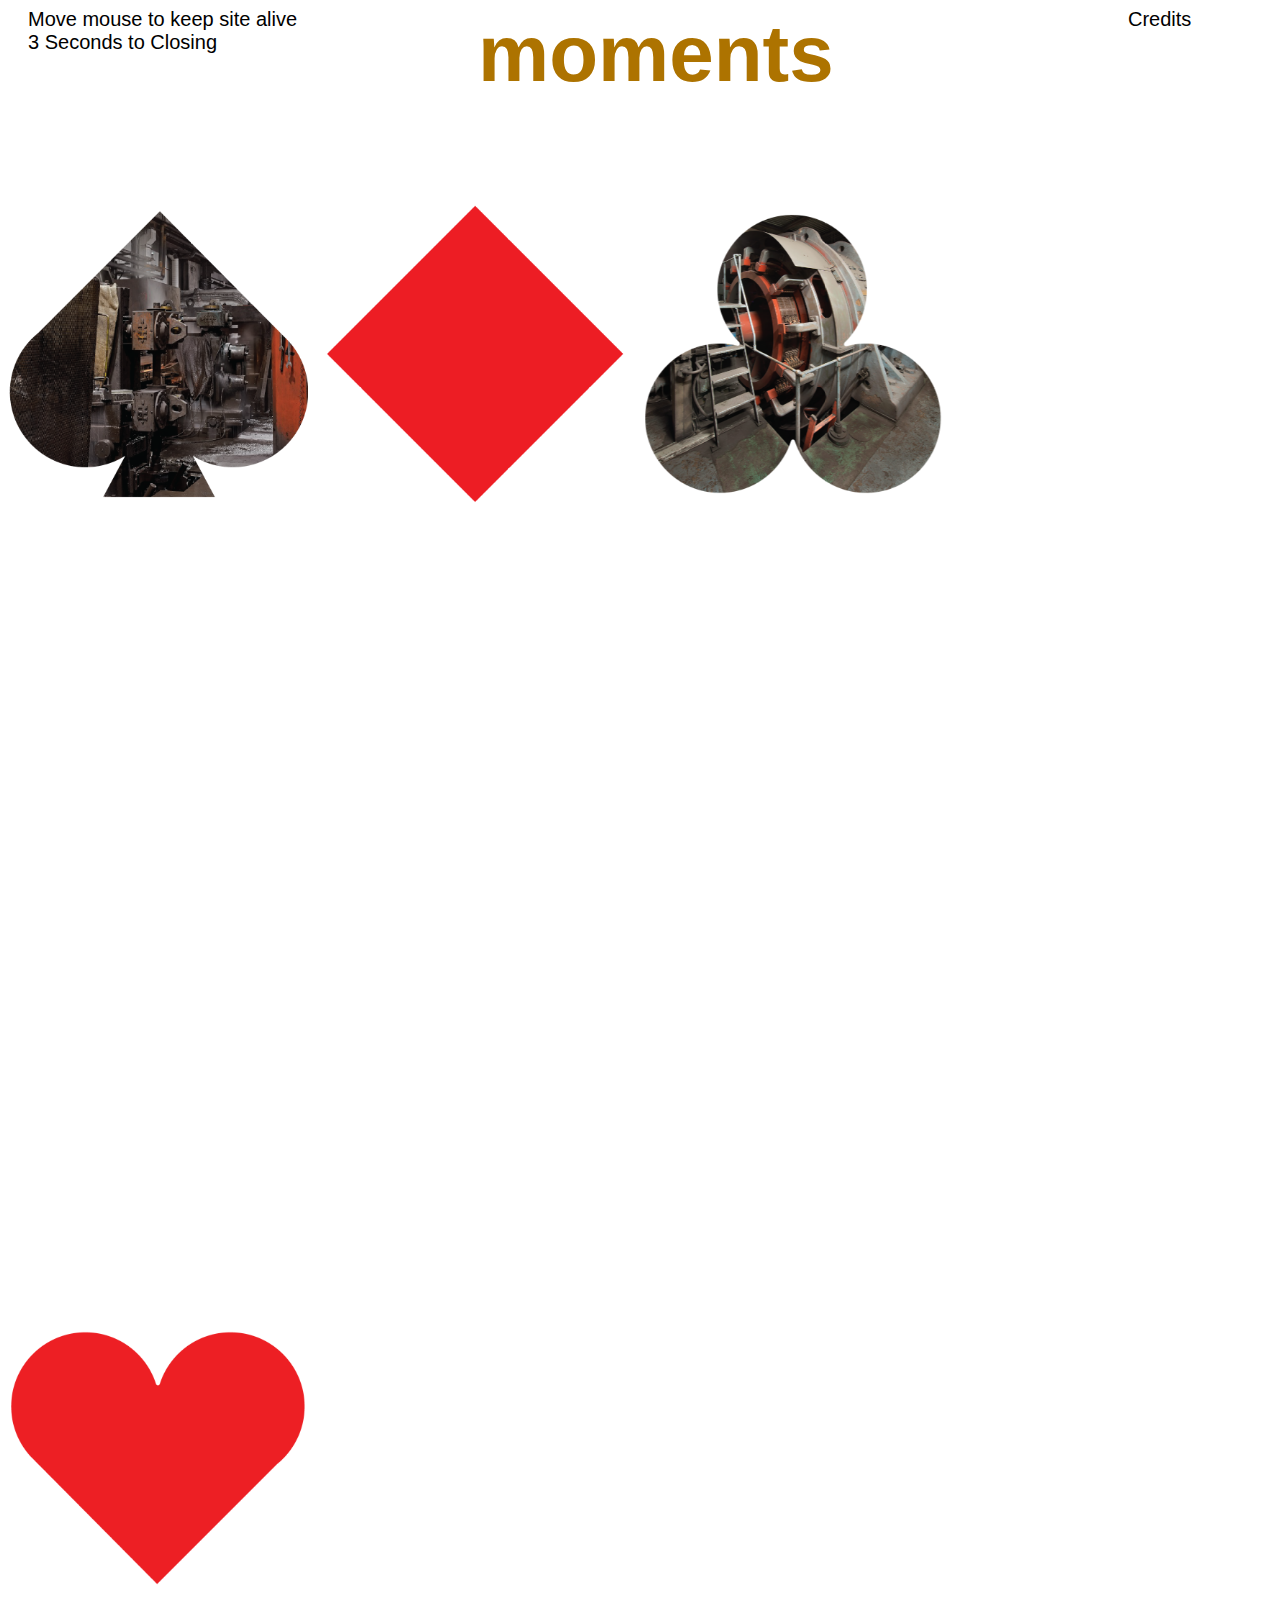
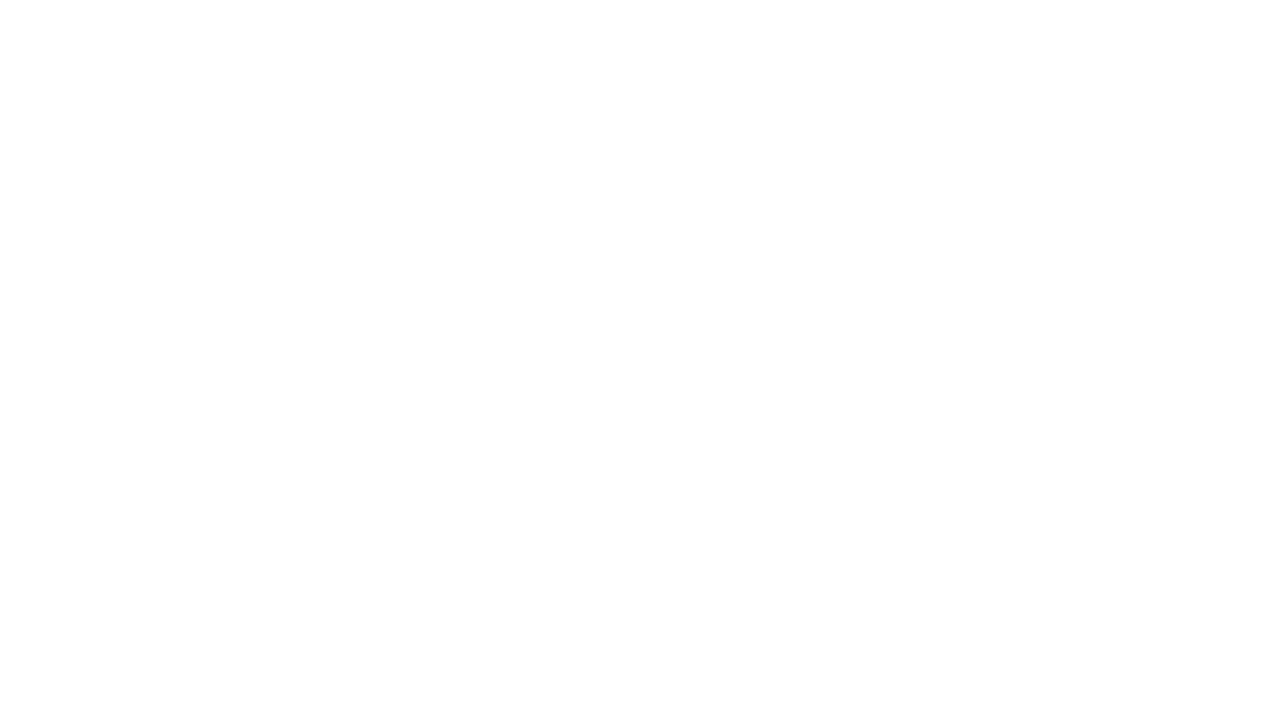
==== index.html @ 0748bffe "Add files via upload" ====
<!DOCTYPE html>
<html lang="en">
    <head>
        <meta http-equiv="Content-Type" content="text/html; charset=utf-8" />
        <meta name="viewport" content="width=device-width, initial-scale=1.0, maximum-scale=1.0, user-scalable=0" />
        <meta name="HandheldFriendly" content="true" />
        <link rel="stylesheet" href="style.css" />
        <title>PACED</title>
        <script src="ifvisible.js"></script>
        <script type="text/javascript">

            function d(el){
                return document.getElementById(el);
            }
            ifvisible.setIdleDuration(4);

            ifvisible.idle(function(){
                d("result2").innerHTML = "WAKE UP";
                document.body.style.opacity = 0.5;
                document.getElementById("player").playbackRate = 0.5;
                clearInterval(interval);
                
                


            });

            ifvisible.wakeup(function(){
                d("result2").innerHTML = "Move Mouse to Keep Site Alive";
                document.body.style.opacity = 1;
                document.getElementById("player").playbackRate = 1.5;
                animate();
                clearInterval(interval);   
                interval = setInterval(animate,500); 
                var random = Math.floor(Math.random() * $('.flip-card').length);
                $('.flip-card').hide().eq(random).show();

            


            });

            setInterval(function(){
                var info = ifvisible.getIdleInfo();
                // Give 3% margin to stabilaze user output
                if(info.timeLeftPer < 3){
                info.timeLeftPer = 0;
                    info.timeLeft = ifvisible.getIdleDuration();
                }
                d("seconds").innerHTML = parseInt(info.timeLeft / 1000), 10;
            }, 100);



        </script>
        <script type="text/javascript" src="https://code.jquery.com/jquery-2.1.1.js"></script>
        <script>

            // IFTTT Slottt Machine by Jen Hamon
            // jen@ifttt.com
            // github.com/jhamon

            var wordlist = [
              'moments',
              'are',
              'the',
              'elements',
              'of',
              'profit',
              'moments',
              'are',
              'the',
              'elements',
              'of',
              'profit',
              'moments',
              'are',
              'the',
              'elements',
              'of',
              'profit',
              'moments',
              'are',
              'the',
              'elements',
              'of',
              'profit',


            ]

            function buildSlotItem (text) {
                return $('<div>').addClass('slottt-machine-recipe__item')
                                 .text(text)
            }

            function buildSlotContents ($container, wordlist) {
              $items = wordlist.map(buildSlotItem);
              $container.append($items);
            }

              // hook start button
              $('.go').on('click',function(){
                var timer = 2;
                spin(timer);
              })

            function popPushNItems ($container, n) {
                $children = $container.find('.slottt-machine-recipe__item');
                $children.slice(0, n).insertAfter($children.last());

                if (n === $children.length) {
                  popPushNItems($container, 1);
                }
            }

            // After the slide animation is complete, we want to pop some items off
            // the front of the container and push them onto the end. This is
            // so the animation can slide upward infinitely without adding
            // inifinte div elements inside the container.
            function rotateContents ($container, n) {
                setTimeout(function () {
                  popPushNItems($container, n);
                  $container.css({top: 0});
                }, 300);    
            }

            function randomSlotttIndex(max) {
              var randIndex = (Math.random() * max | 0);
              return (randIndex > 10) ? randIndex : randomSlotttIndex(max);
            }

              
              
            function animate() {
              var wordIndex = randomSlotttIndex(wordlist.length);
              $wordbox.animate({top: -wordIndex*150}, 500, 'swing', function () {
                rotateContents($wordbox, wordIndex);
              });
            }

            $(function () {
              $wordbox = $('#wordbox .slottt-machine-recipe__items_container');
              buildSlotContents($wordbox, wordlist);  
              buildSlotContents($wordbox, wordlist);  
              buildSlotContents($wordbox, wordlist);  
              buildSlotContents($wordbox, wordlist);
              animate(); 
              interval = setInterval(animate,2000);
            }); 

            var interval; 

          var random = Math.floor(Math.random() * $('.flip-card').length);
          $('.flip').hide().eq(random).show();

          </script>

    </head>
    <body>
          <div class="clear"><div class="box2"><div class="box">
          <div id="result2">Move mouse to keep site alive</div>
          <span class="label label-warning" id="seconds">00</span> Seconds to Closing</div>
          <div class="slottt-machine-recipe">
          <div class="slottt-machine-recipe__mask" id="wordbox">
          <div class="slottt-machine-recipe__items_container recipe_if">
          </div>
          </div>
          </div>
          <div class="box3"> Credits</div>
          </div>
          </div>
          </div>

  <div class="flip-card">
  <div class="flip-card-inner">
    <div class="flip-card-front">
      <img src="spade3.png" style="width:300px;height:300px;">
    </div>
    <div class="flip-card-back">
      <p>Gambling appears to invert the nineteenth-century worker’s relationship to time, particularly its slow, monotonous passage, which was once principal to the worker’s estrangement from industrial production. In contrast to that outmoded principle, the gambler does not need to be managed or compelled to work more efficiently. She is at once an entrepreneur, a contractor, and a free agent. No need to punch in, the gambler is identified by facial recognition software embedded in state-of-the-art surveillance software, the sensors that read her MasterCard chip, or both. Her labor is not burdened by salary requirements, benefits, or any other contractual obligations. A ceaseless servant, she will never demand more than she is given. She will not organize, picket, or strike. The narratives that play through the gambler’s head as she is engaged in endless rounds of blackjack, poker, and baccarat are wholly incompatible with the tenets of dialectical materialism, even as, like the nineteenth-century worker, she is scarcely a beneficiary of her own labor. In truth, for this arrangement to endure, the gambler must convince herself that she has a standing chance (at last!) to partake in the surplus that she herself produces. There is nothing cruel or misguided about this arrangement because, after all, what other activities under the new system of labor and capital present an opportunity, albeit quantifiably narrow, to transcend one’s socioeconomic class?
</p>
    </div>
  </div>
</div>

<div class="flip-card">
  <div class="flip-card-inner">
    <div class="flip-card-front">
      <img src="diamond4.png" style="width:300px;height:300px;">
    </div>
    <div class="flip-card-back">
     <p>Marx wrote that a capitalist mode of production turns the "laborer into a fragment of a man, degrades him to the level of a machine." Digital capabilities take these fragmenting tendencies a step further: the machine player (who is, arguably, a contemporary proxy for the factory laborer) is not merely socially isolated and made into a fragment of a man but is removed from the palpable dimensions of his own body. </p>
    </div>
  </div>
</div>


<div class="flip-card">
  <div class="flip-card-inner">
    <div class="flip-card-front">
      <img src="club.png" style="width:300px;height:300px;">
    </div>
    <div class="flip-card-back">
      <p>Walter Benjamin has argued that "the countless movements of switching, inserting, pressing" that punctuate modern life and its technologies (intimately connected as they are with the autonomization and standard timing of industrial labor) alter the structure of human experience. "Thus technology has subjected the human sensorium to a complex kind of training," he wrote of traffic signals. In modernity, "the shock experience has become the norm" (p. 162). Perhaps today we have moved from shock to the zone, a state of absorption characterized by flow and continuity. The zone exemplifies traits of "postmodernity" as a number of cultural critics have outlined them: The zone is characterized by play rather than purpose, chance rather than design, absence and immersion rather than presence and perspective, the collapse of time and space (or "time-space compression"), the "waning of affect," the free-floating circulation of credit in market exchange.</p>
    </div>
  </div>
</div>

<div class="flip-card">
  <div class="flip-card-inner">
    <div class="flip-card-front">
      <img src="heart2.png" style="width:300px;height:300px;">
    </div>
    <div class="flip-card-back">
      <p>Yet the design tactics of game developers suggest that digital gambling technologies continue to exemplify the aims of modern discipline; the zone, no matter how "free-floating," remains in continuous relation with the material artifact of the gambling machine and its instrumental program of value extraction. Digital gambling machines, like their predecessors (and, indeed, like much of the technology at work in capitalist economies), aim to harness space and time to financially generative ends. In this sense, they are contemporary vehicles for the principle of general equivalence–the exchange ability or convertibility across time, body, labor, money, and commodities. The material I have presented suggests that technologies of the "digital age" are distinct not because they depart from this principle but because they radicalize it, accelerating the convertibility of time, body, labor, and money in the interest of profit, until all those categories vanish, as in AutoPlay. 
      </p>
    </div>
  </div>
</div>
</div>
</body>

    

    <iframe src="silence.mp3" allow="autoplay" id="audio" style="display:none"></iframe>
    <audio id="player" autoplay controls><source src="caesar.mp3" type="audio/mp3"></audio></div>
</body>
</html>
---- style.css ----
audio   {
    display: none;
}

img {
    height: 200px;
}


.flip-card {
  width: 24.8%;
  height: 1000px;
  perspective: 1000px;
  display: inline-flex;
  padding-top: 100px;
}

.flip-card-inner {
  position: relative;
  width: 100%;
  height: 100%;
  transition: transform 0.8s;
  transform-style: preserve-3d;
}

.flip-card:hover .flip-card-inner {
  transform: rotateY(180deg);
}

.flip-card-front, .flip-card-back {
  position: absolute;
  width: 100%;
  height: 100%;
  backface-visibility: hidden;
}

.flip-card-front {
  color: black;
font-family: 'Helvetica', sans-serif;}

.flip-card-back {
  transform: rotateY(180deg);
  font-family: 'Helvetica', sans-serif;
  padding-left: 20px;
}

.flip-card-front p {
  color: black;
  font-family: 'Cinzel', serif;
  padding: 10px;
  font-size: 12px;
}

.flip-card-back p {
  padding: 20px;
  font-size: 16px;
}

.box {
    width: 350px;
    font-family: 'Helvetica', sans-serif;
    font-size: 20px;
    padding-left: 20px;
    margin-bottom: 50px;
    margin-right: 100px;
}


.box2 {
    display: inline-flex;
}

.box3 {
    display: inline-flex;
    font-family: 'Helvetica', sans-serif;
    font-size: 20px;
    margin-bottom: 50px;
    margin-left: 150px;
}



.slottt-machine-recipe {
    width: 500px;
    padding-left: 0%;
}


.slottt-machine-recipe__mask {
    width: 600px;
    height: 100px;
    overflow: hidden; 
    position: absolute;
    display: inline-flex;
    margin: auto;
}

.slottt-machine-recipe__items_container {
    position: absolute;
 
}

.slottt-machine-recipe__item {
    min-height: 150px;
    max-height: 150px;
    margin: 0px;
    padding: 0px;
    background-size: contain;

}

.recipe_if, .recipe_then {
    font-weight: bold;
    font-size: 80px;
    font-family: 'Helvetica'; sans-serif;
    color: #ad7300; 
}
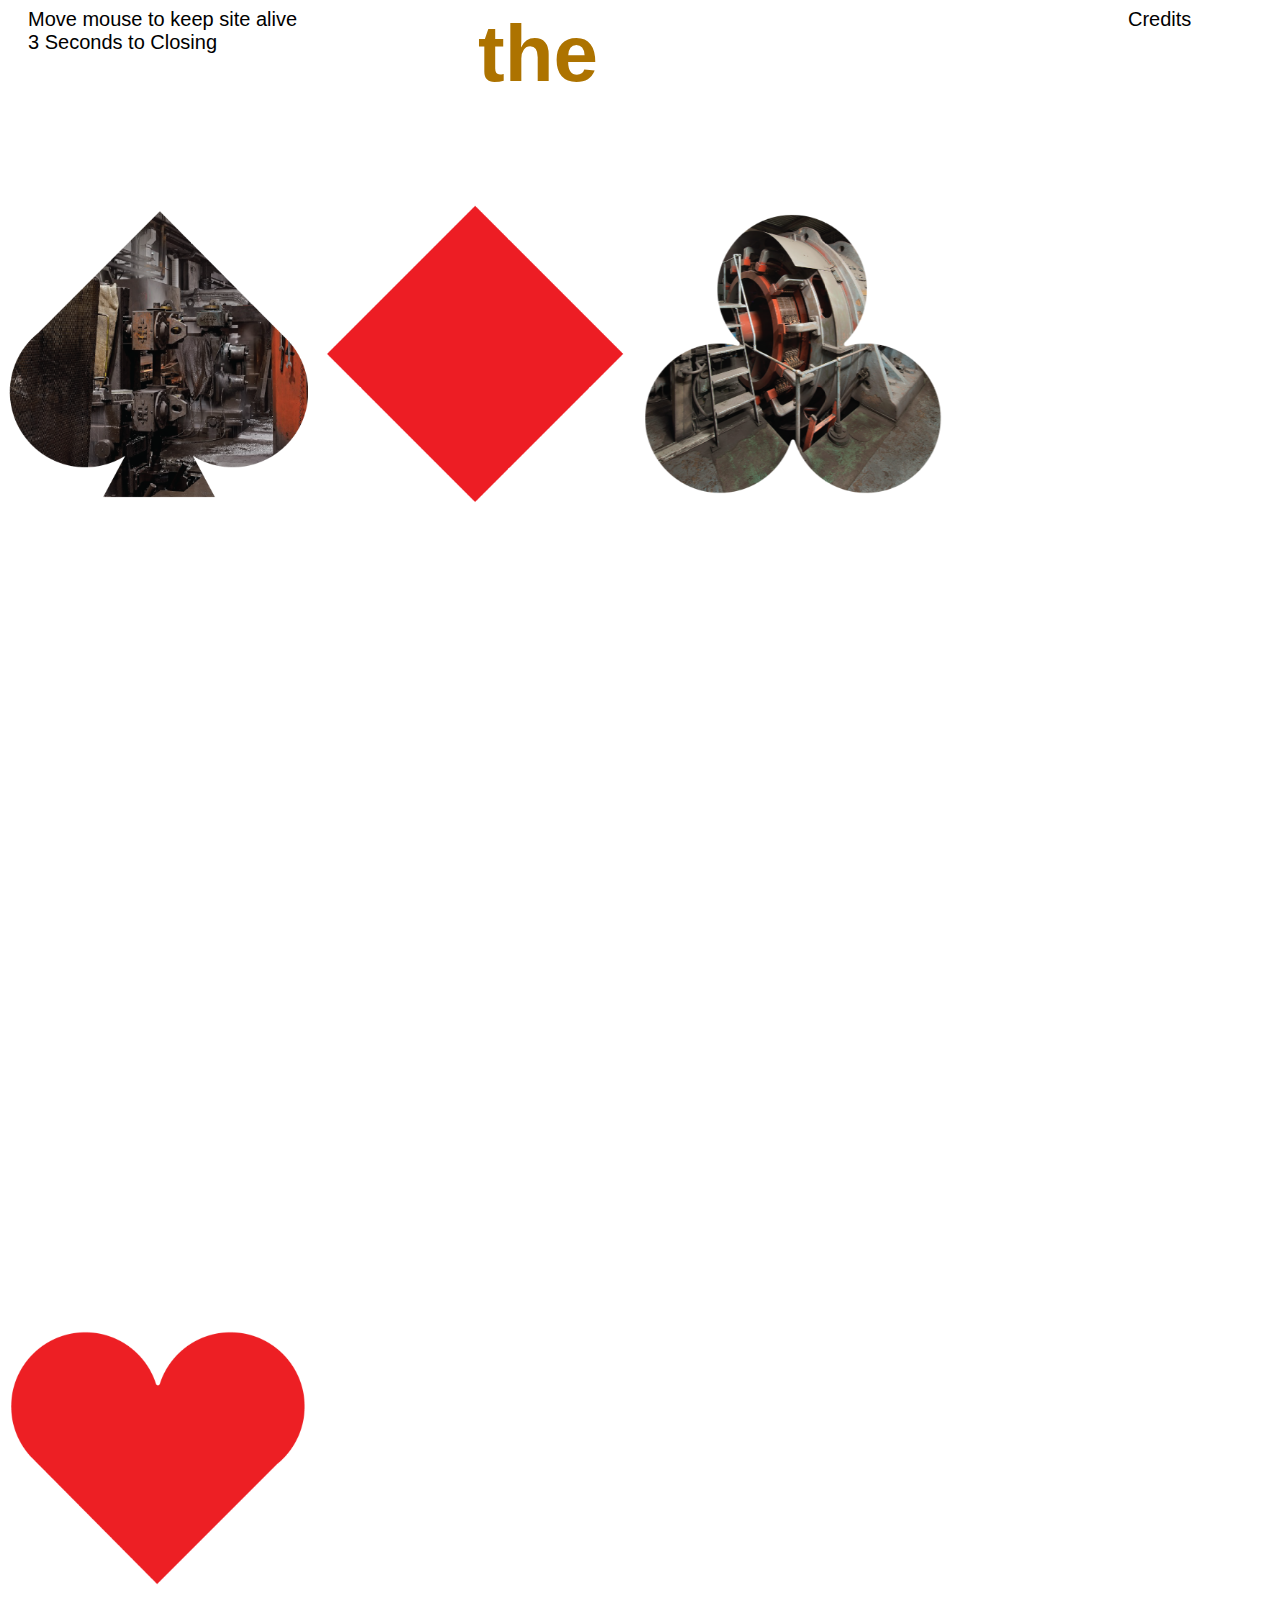
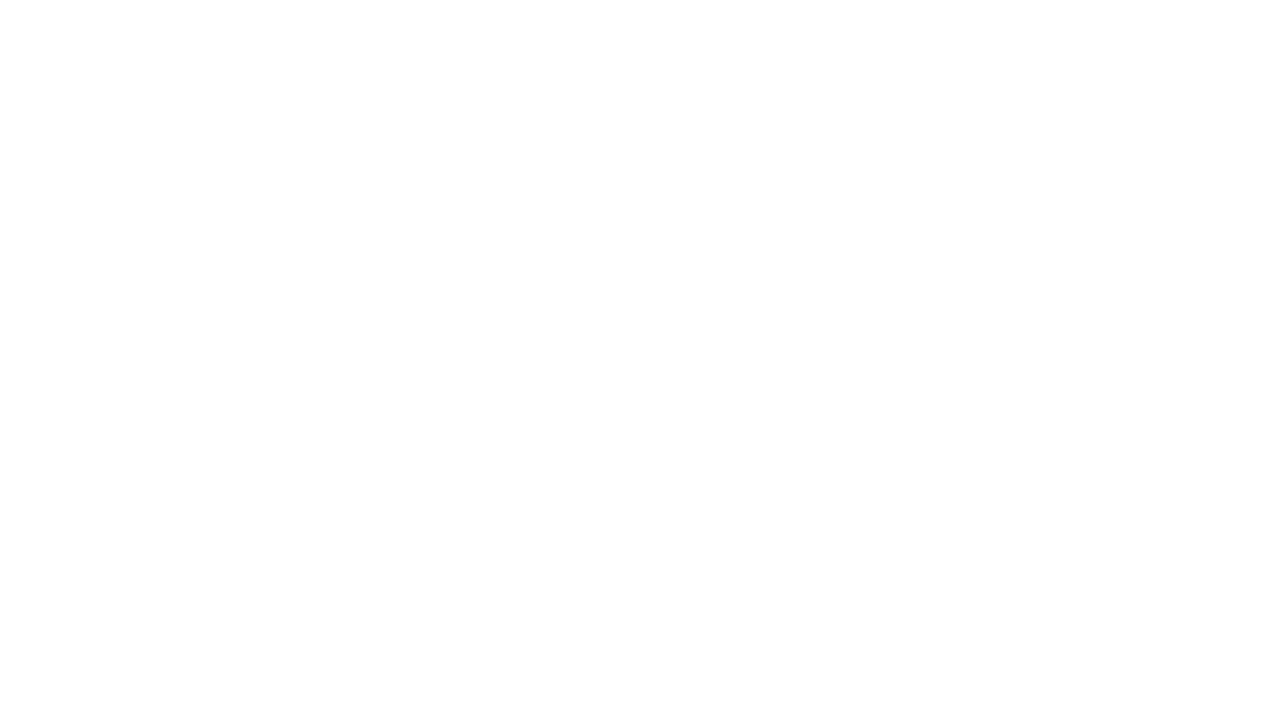
==== commit c8477598: "Add files via upload" ====
--- a/index.html
+++ b/index.html
@@ -32,8 +32,9 @@
                 animate();
                 clearInterval(interval);   
                 interval = setInterval(animate,500); 
-                var random = Math.floor(Math.random() * $('.flip-card').length);
-                $('.flip-card').hide().eq(random).show();
+               var $divs = $('.flip-card');
+for(var j, x, i = $divs.length; i; j = parseInt(Math.random() * i), x = $divs[--i], $divs[i] = $divs[j], $divs[j] = x);
+$('body').append($divs);
 
             
 
@@ -224,6 +225,6 @@
     
 
     <iframe src="silence.mp3" allow="autoplay" id="audio" style="display:none"></iframe>
-    <audio id="player" autoplay controls><source src="caesar.mp3" type="audio/mp3"></audio></div>
+    <audio id="player" autoplay controls><source src="caesar.mp3" type="audio/mp"></audio></div>
 </body>
 </html>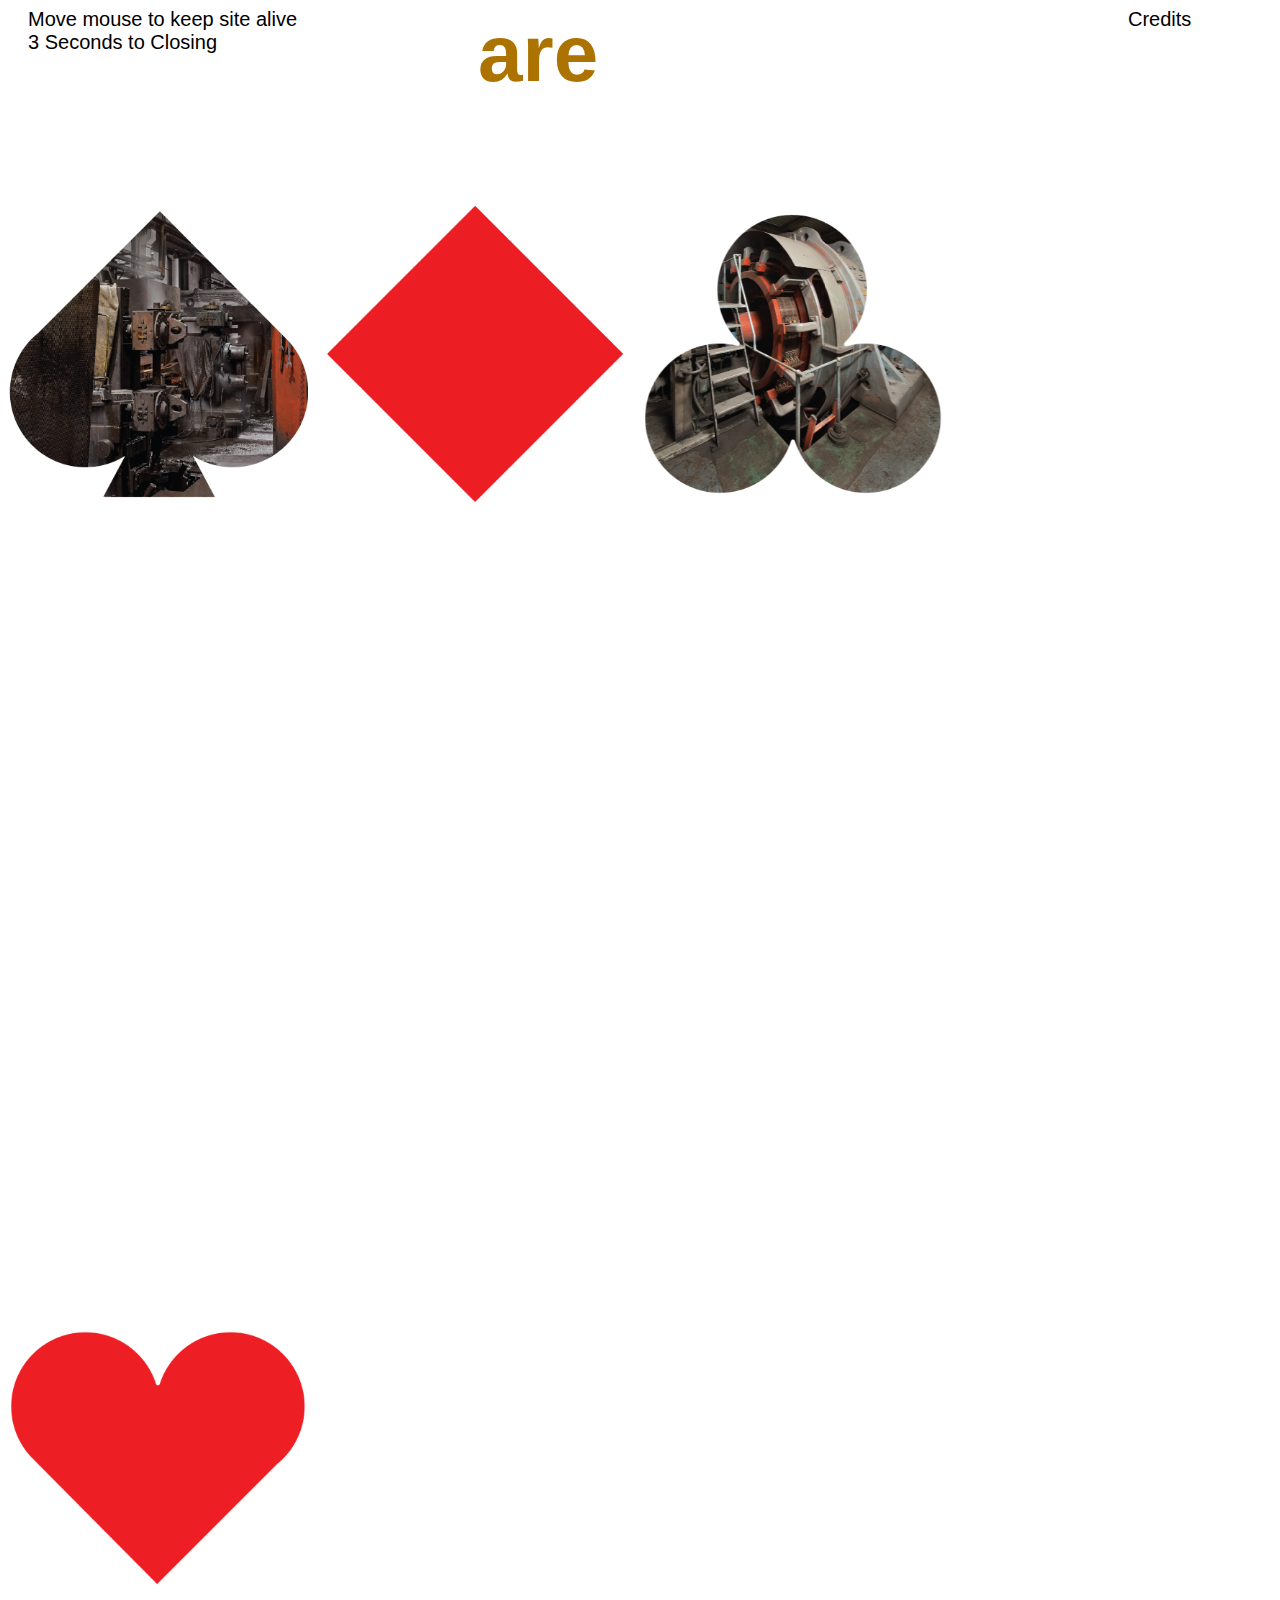
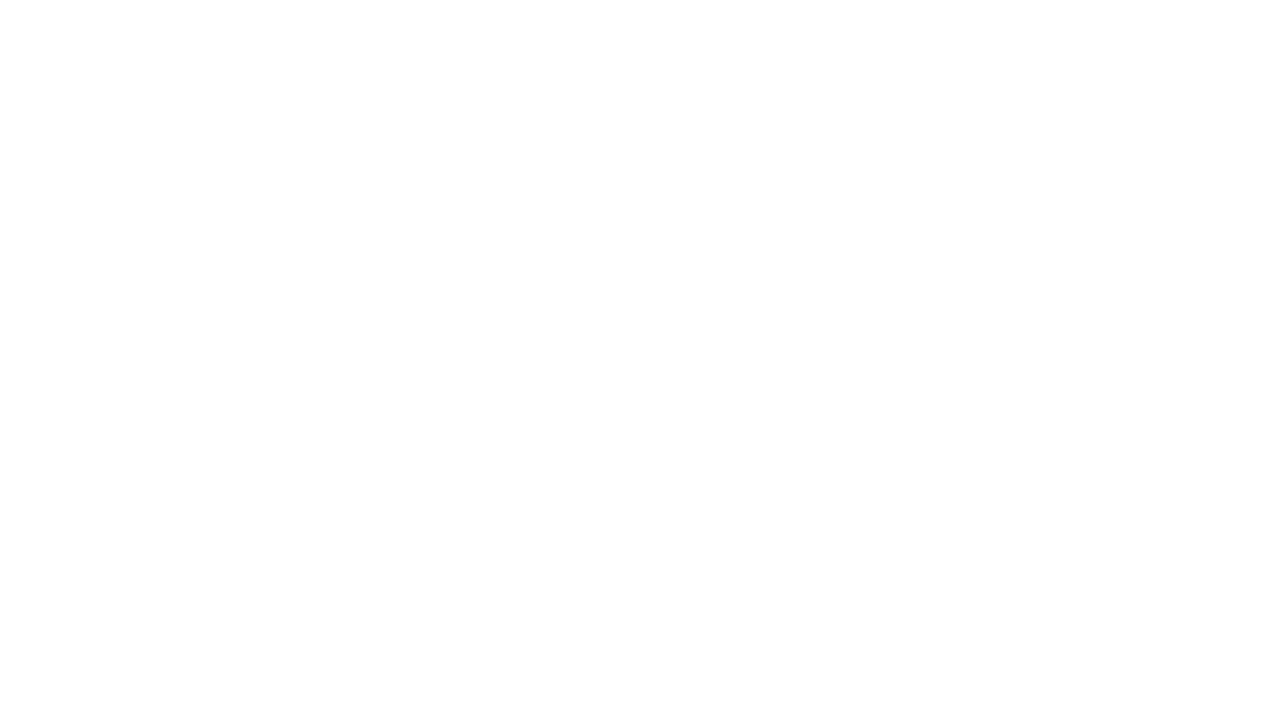
==== commit 90ad8b86: "Add files via upload" ====
--- a/index.html
+++ b/index.html
@@ -32,14 +32,12 @@
                 animate();
                 clearInterval(interval);   
                 interval = setInterval(animate,500); 
-               var $divs = $('.flip-card');
-for(var j, x, i = $divs.length; i; j = parseInt(Math.random() * i), x = $divs[--i], $divs[i] = $divs[j], $divs[j] = x);
-$('body').append($divs);
-
-            
-
+                var $divs = $('.flip-card');
+                for(var j, x, i = $divs.length; i; j = parseInt(Math.random() * i), x = $divs[--i], $divs[i] = $divs[j], $divs[j] = x);
+                $('body').append($divs);
 
             });
+
 
             setInterval(function(){
                 var info = ifvisible.getIdleInfo();
@@ -225,6 +223,6 @@
     
 
     <iframe src="silence.mp3" allow="autoplay" id="audio" style="display:none"></iframe>
-    <audio id="player" autoplay controls><source src="caesar.mp3" type="audio/mp"></audio></div>
+    <audio id="player" autoplay controls><source src="caesar.mp3" type="audio/mp3"></audio></div>
 </body>
 </html>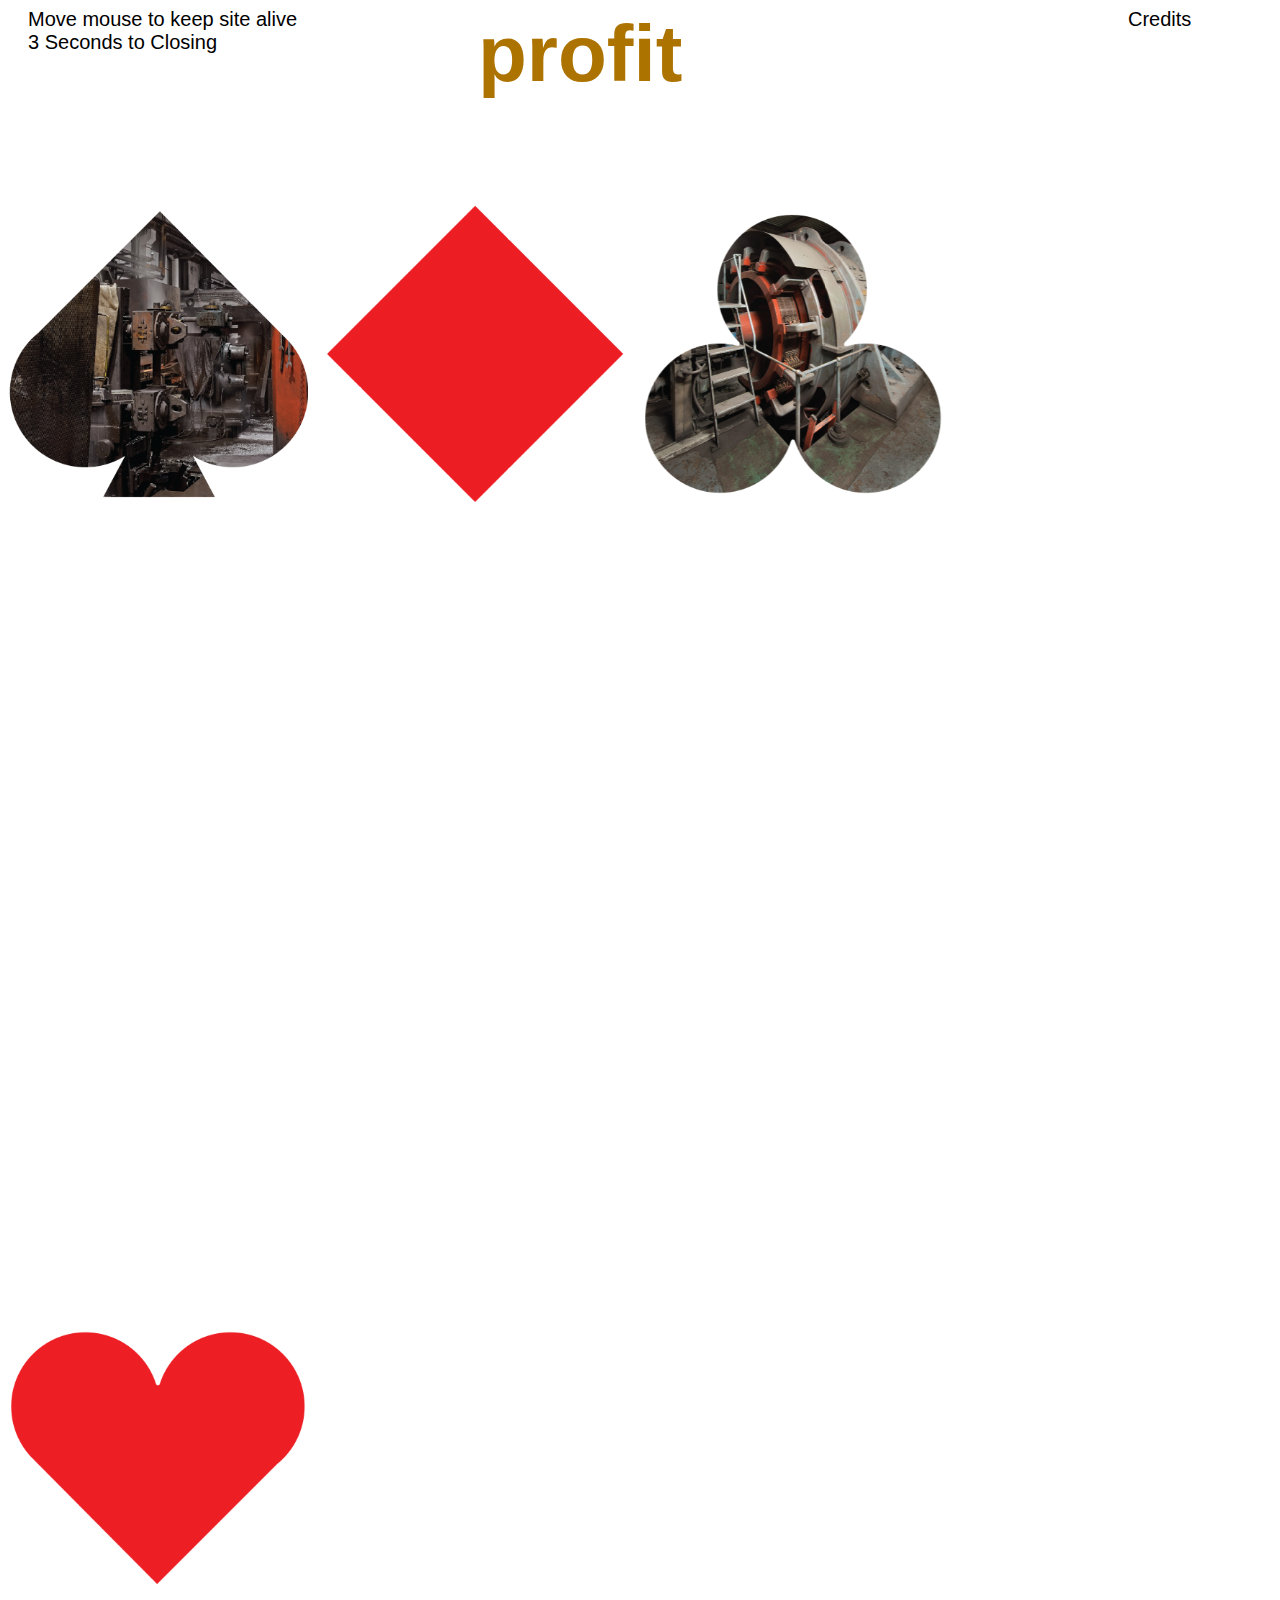
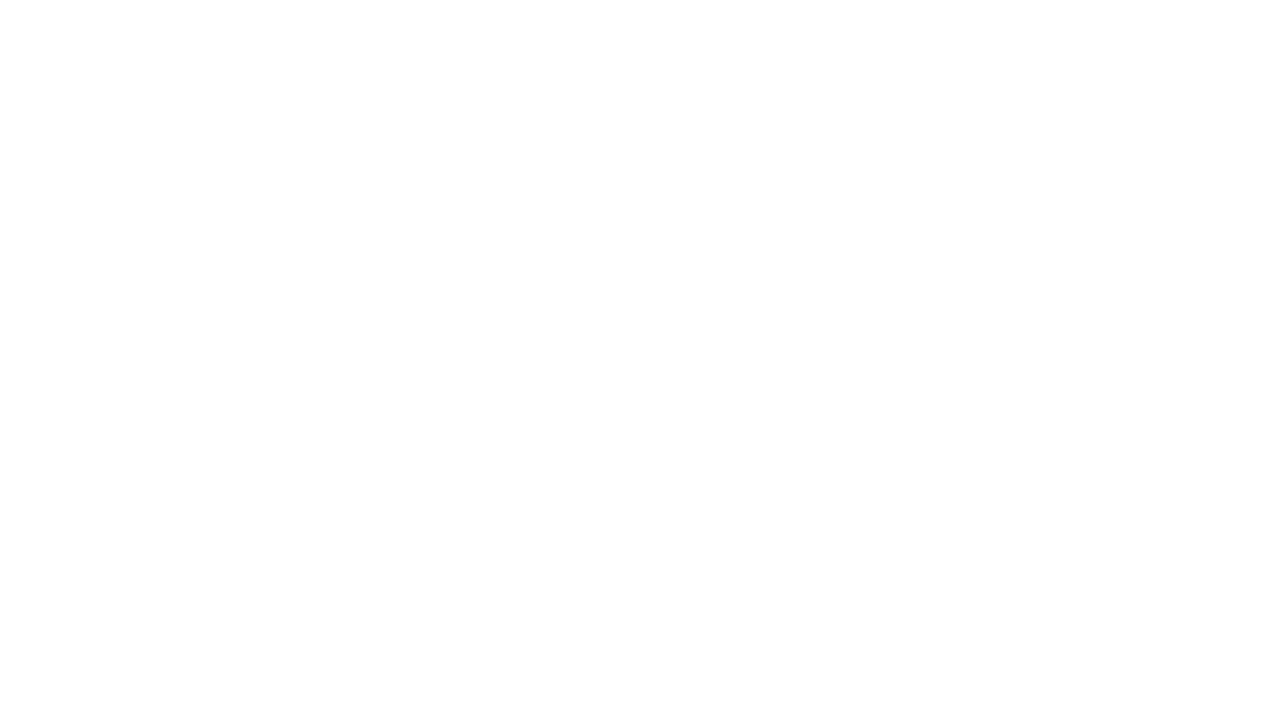
==== commit 92d0404b: "Add files via upload" ====
--- a/index.html
+++ b/index.html
@@ -16,8 +16,8 @@
 
             ifvisible.idle(function(){
                 d("result2").innerHTML = "WAKE UP";
-                document.body.style.opacity = 0.5;
-                document.getElementById("player").playbackRate = 0.5;
+                document.body.style.opacity = 0.4;
+                document.getElementById("player").playbackRate = 0.2;
                 clearInterval(interval);
                 
                 
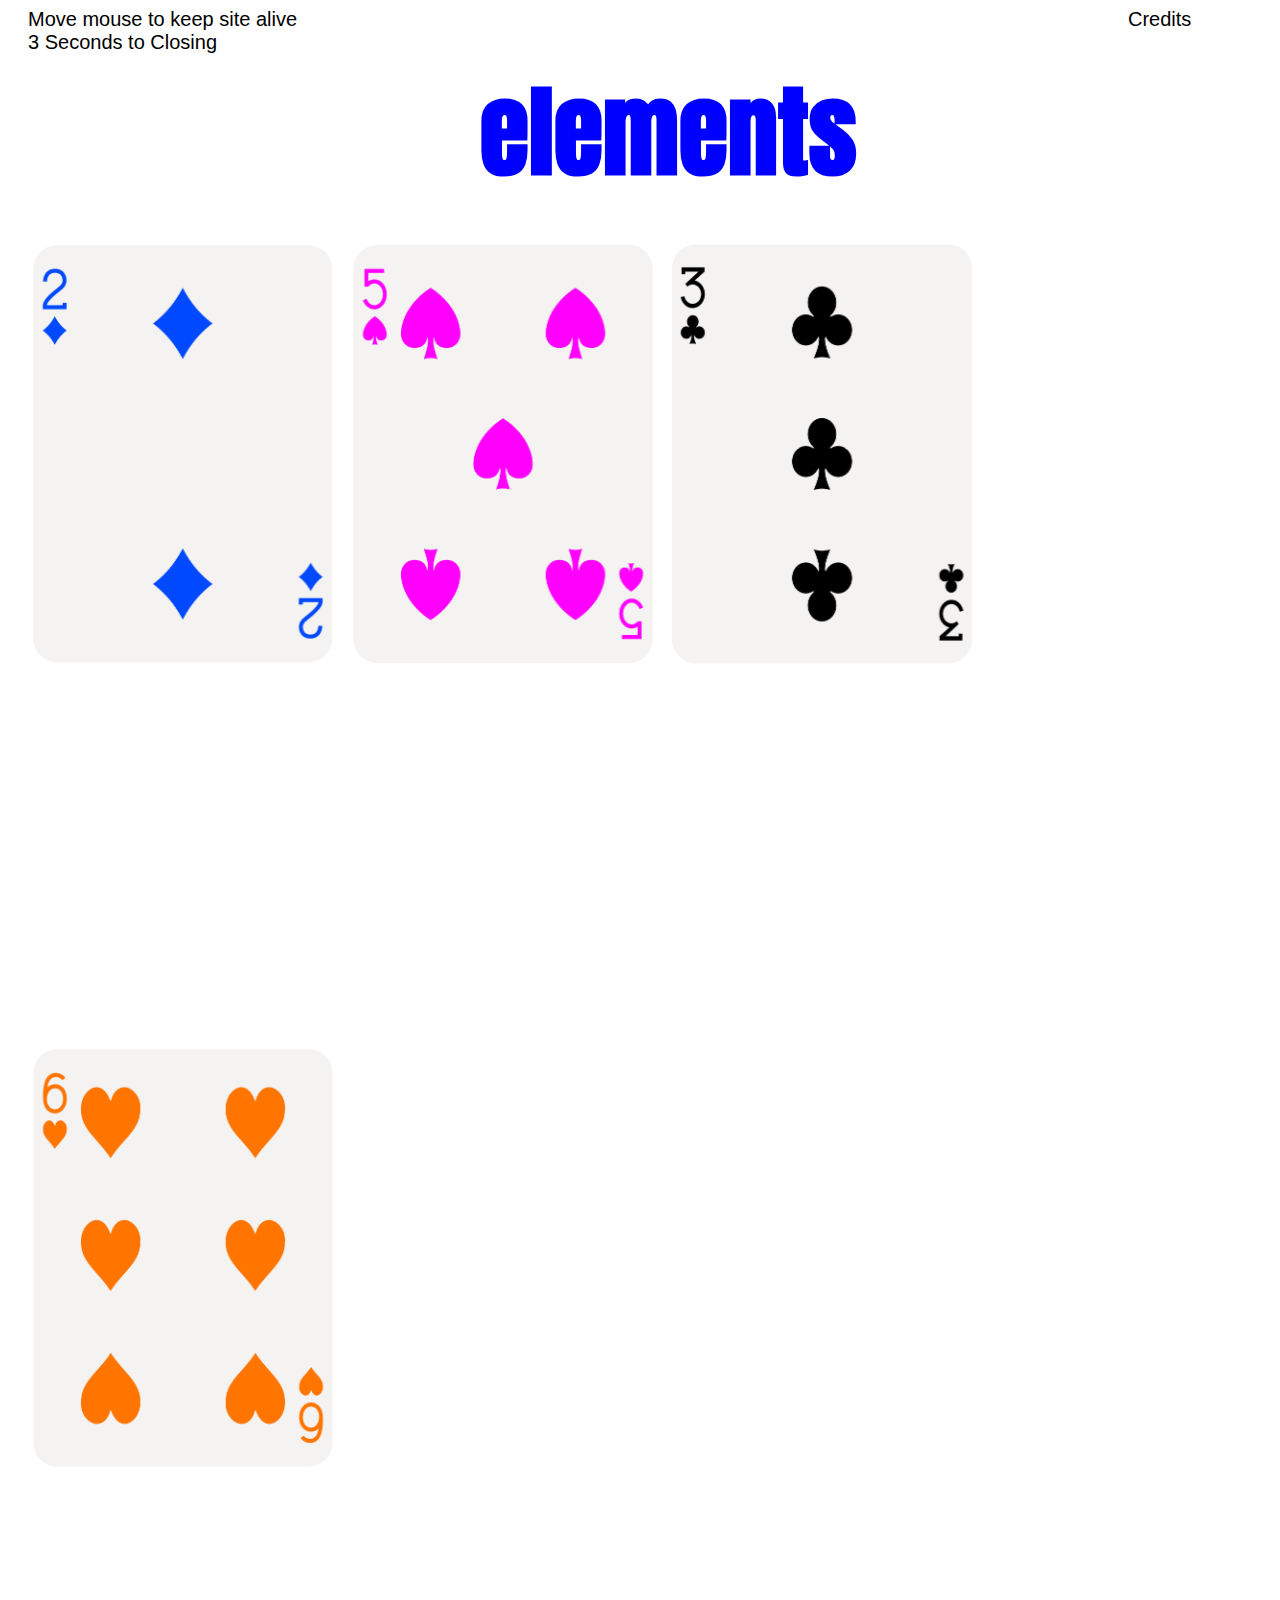
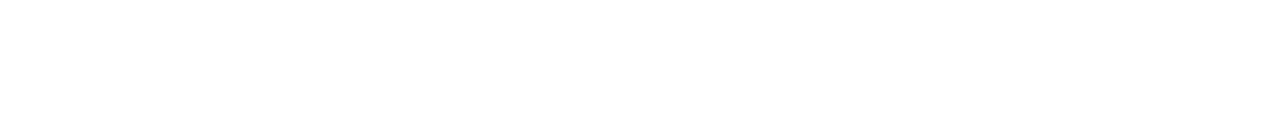
==== commit 2b041da6: "Add files via upload" ====
--- a/index.html
+++ b/index.html
@@ -5,6 +5,7 @@
         <meta name="viewport" content="width=device-width, initial-scale=1.0, maximum-scale=1.0, user-scalable=0" />
         <meta name="HandheldFriendly" content="true" />
         <link rel="stylesheet" href="style.css" />
+        <link href="https://fonts.googleapis.com/css?family=Anton" rel="stylesheet">
         <title>PACED</title>
         <script src="ifvisible.js"></script>
         <script type="text/javascript">
@@ -16,7 +17,7 @@
 
             ifvisible.idle(function(){
                 d("result2").innerHTML = "WAKE UP";
-                document.body.style.opacity = 0.4;
+                document.body.style.opacity = 0;
                 document.getElementById("player").playbackRate = 0.2;
                 clearInterval(interval);
                 
@@ -31,7 +32,7 @@
                 document.getElementById("player").playbackRate = 1.5;
                 animate();
                 clearInterval(interval);   
-                interval = setInterval(animate,500); 
+                interval = setInterval(animate,1000); 
                 var $divs = $('.flip-card');
                 for(var j, x, i = $divs.length; i; j = parseInt(Math.random() * i), x = $divs[--i], $divs[i] = $divs[j], $divs[j] = x);
                 $('body').append($divs);
@@ -157,6 +158,7 @@
 
     </head>
     <body>
+          <div class="mobile">Move finger to keep site alive</div>
           <div class="clear"><div class="box2"><div class="box">
           <div id="result2">Move mouse to keep site alive</div>
           <span class="label label-warning" id="seconds">00</span> Seconds to Closing</div>
@@ -171,10 +173,11 @@
           </div>
           </div>
 
+
   <div class="flip-card">
   <div class="flip-card-inner">
     <div class="flip-card-front">
-      <img src="spade3.png" style="width:300px;height:300px;">
+      <img src="card2.gif" style="width:300px;height:500px;">
     </div>
     <div class="flip-card-back">
       <p>Gambling appears to invert the nineteenth-century worker’s relationship to time, particularly its slow, monotonous passage, which was once principal to the worker’s estrangement from industrial production. In contrast to that outmoded principle, the gambler does not need to be managed or compelled to work more efficiently. She is at once an entrepreneur, a contractor, and a free agent. No need to punch in, the gambler is identified by facial recognition software embedded in state-of-the-art surveillance software, the sensors that read her MasterCard chip, or both. Her labor is not burdened by salary requirements, benefits, or any other contractual obligations. A ceaseless servant, she will never demand more than she is given. She will not organize, picket, or strike. The narratives that play through the gambler’s head as she is engaged in endless rounds of blackjack, poker, and baccarat are wholly incompatible with the tenets of dialectical materialism, even as, like the nineteenth-century worker, she is scarcely a beneficiary of her own labor. In truth, for this arrangement to endure, the gambler must convince herself that she has a standing chance (at last!) to partake in the surplus that she herself produces. There is nothing cruel or misguided about this arrangement because, after all, what other activities under the new system of labor and capital present an opportunity, albeit quantifiably narrow, to transcend one’s socioeconomic class?
@@ -186,7 +189,7 @@
 <div class="flip-card">
   <div class="flip-card-inner">
     <div class="flip-card-front">
-      <img src="diamond4.png" style="width:300px;height:300px;">
+      <img src="card3.gif" style="width:300px;height:500px;">
     </div>
     <div class="flip-card-back">
      <p>Marx wrote that a capitalist mode of production turns the "laborer into a fragment of a man, degrades him to the level of a machine." Digital capabilities take these fragmenting tendencies a step further: the machine player (who is, arguably, a contemporary proxy for the factory laborer) is not merely socially isolated and made into a fragment of a man but is removed from the palpable dimensions of his own body. </p>
@@ -198,10 +201,10 @@
 <div class="flip-card">
   <div class="flip-card-inner">
     <div class="flip-card-front">
-      <img src="club.png" style="width:300px;height:300px;">
-    </div>
-    <div class="flip-card-back">
-      <p>Walter Benjamin has argued that "the countless movements of switching, inserting, pressing" that punctuate modern life and its technologies (intimately connected as they are with the autonomization and standard timing of industrial labor) alter the structure of human experience. "Thus technology has subjected the human sensorium to a complex kind of training," he wrote of traffic signals. In modernity, "the shock experience has become the norm" (p. 162). Perhaps today we have moved from shock to the zone, a state of absorption characterized by flow and continuity. The zone exemplifies traits of "postmodernity" as a number of cultural critics have outlined them: The zone is characterized by play rather than purpose, chance rather than design, absence and immersion rather than presence and perspective, the collapse of time and space (or "time-space compression"), the "waning of affect," the free-floating circulation of credit in market exchange.</p>
+      <img src="card4.gif" style="width:300px;height:500px;">
+    </div>
+    <div class="flip-card-back">
+      <p>Walter Benjamin has argued that "the countless movements of switching, inserting, pressing" that punctuate modern life and its technologies (intimately connected as they are with the autonomization and standard timing of industrial labor) alter the structure of human experience. "Thus technology has subjected the human sensorium to a complex kind of training," he wrote of traffic signals. In modernity, "the shock experience has become the norm". Perhaps today we have moved from shock to the zone, a state of absorption characterized by flow and continuity. The zone exemplifies traits of "postmodernity" as a number of cultural critics have outlined them: The zone is characterized by play rather than purpose, chance rather than design, absence and immersion rather than presence and perspective, the collapse of time and space (or "time-space compression"), the "waning of affect," the free-floating circulation of credit in market exchange.</p>
     </div>
   </div>
 </div>
@@ -209,7 +212,7 @@
 <div class="flip-card">
   <div class="flip-card-inner">
     <div class="flip-card-front">
-      <img src="heart2.png" style="width:300px;height:300px;">
+      <img src="card5.gif" style="width:300px;height:500px;">
     </div>
     <div class="flip-card-back">
       <p>Yet the design tactics of game developers suggest that digital gambling technologies continue to exemplify the aims of modern discipline; the zone, no matter how "free-floating," remains in continuous relation with the material artifact of the gambling machine and its instrumental program of value extraction. Digital gambling machines, like their predecessors (and, indeed, like much of the technology at work in capitalist economies), aim to harness space and time to financially generative ends. In this sense, they are contemporary vehicles for the principle of general equivalence–the exchange ability or convertibility across time, body, labor, money, and commodities. The material I have presented suggests that technologies of the "digital age" are distinct not because they depart from this principle but because they radicalize it, accelerating the convertibility of time, body, labor, and money in the interest of profit, until all those categories vanish, as in AutoPlay. 
--- a/style.css
+++ b/style.css
@@ -3,17 +3,28 @@
     display: none;
 }
 
-img {
-    height: 200px;
+body {
+
 }
 
+@font-face {
+      font-family: 'Neon';
+      src: url('plaid-s-mono.eot');
+      src: url('plaid-s-mono.eot?#iefix') format('embedded-opentype'),
+      url('neon.woff2') format('woff2'),
+      url('plaid-s-mono.woff') format('woff');
+      font-weight: normal;
+      font-style: normal;
+
+    }
 
 .flip-card {
-  width: 24.8%;
-  height: 1000px;
+  width: 23%;
+  height: 700px;
   perspective: 1000px;
   display: inline-flex;
   padding-top: 100px;
+  padding-left: 25px;
 }
 
 .flip-card-inner {
@@ -35,21 +46,10 @@
   backface-visibility: hidden;
 }
 
-.flip-card-front {
-  color: black;
-font-family: 'Helvetica', sans-serif;}
-
 .flip-card-back {
   transform: rotateY(180deg);
   font-family: 'Helvetica', sans-serif;
   padding-left: 20px;
-}
-
-.flip-card-front p {
-  color: black;
-  font-family: 'Cinzel', serif;
-  padding: 10px;
-  font-size: 12px;
 }
 
 .flip-card-back p {
@@ -79,26 +79,29 @@
     margin-left: 150px;
 }
 
+.mobile {
+  display: none;
+}
 
 
 .slottt-machine-recipe {
     width: 500px;
-    padding-left: 0%;
+    margin: auto;
 }
 
 
 .slottt-machine-recipe__mask {
-    width: 600px;
+    width: 700px;
     height: 100px;
     overflow: hidden; 
     position: absolute;
     display: inline-flex;
     margin: auto;
+    padding-top: 50px;
 }
 
 .slottt-machine-recipe__items_container {
     position: absolute;
- 
 }
 
 .slottt-machine-recipe__item {
@@ -107,13 +110,69 @@
     margin: 0px;
     padding: 0px;
     background-size: contain;
-
 }
 
 .recipe_if, .recipe_then {
     font-weight: bold;
-    font-size: 80px;
-    font-family: 'Helvetica'; sans-serif;
-    color: #ad7300; 
+    font-size: 100px;
+    font-family: /*'Neon',*/ 'Anton', sans-serif;
+    color: #0000ff;
+    text-align: center;
+    /*font-family: 'Helvetica'; sans-serif;
+    /* color: #ad7300;*/
 }
 
+ @media screen and (max-width: 800px) { 
+    .flip-card {
+      float: left;
+      margin:0;
+      width: 45%;
+    }
+  }
+
+
+   @media screen and (max-width: 400px) { 
+    .flip-card {
+      float: none;
+      margin:0;
+      width: 100%;
+      height: 350px;
+
+    }
+    
+    .flip-card-back p {
+    display: none;
+    }
+
+    .mobile {
+    display: inline-block;
+    font-family: 'Helvetica', sans-serif;
+    font-size: 20px;
+    margin: auto;
+    padding-top: 20px;
+    padding-left: 20px;
+
+    }
+
+    .box {
+      display: none;
+    }
+
+    .recipe_if, .recipe_then {
+    display: inline-block;
+    font-weight: bold;
+    font-size: 80px;
+    font-family: /*'Neon',*/ 'Anton', sans-serif;
+    color: #0000ff;
+    text-align: center;
+    padding-left: 20px;
+    /*font-family: 'Helvetica'; sans-serif;
+    /* color: #ad7300;*/
+}
+  }
+
+
+
+
+
+
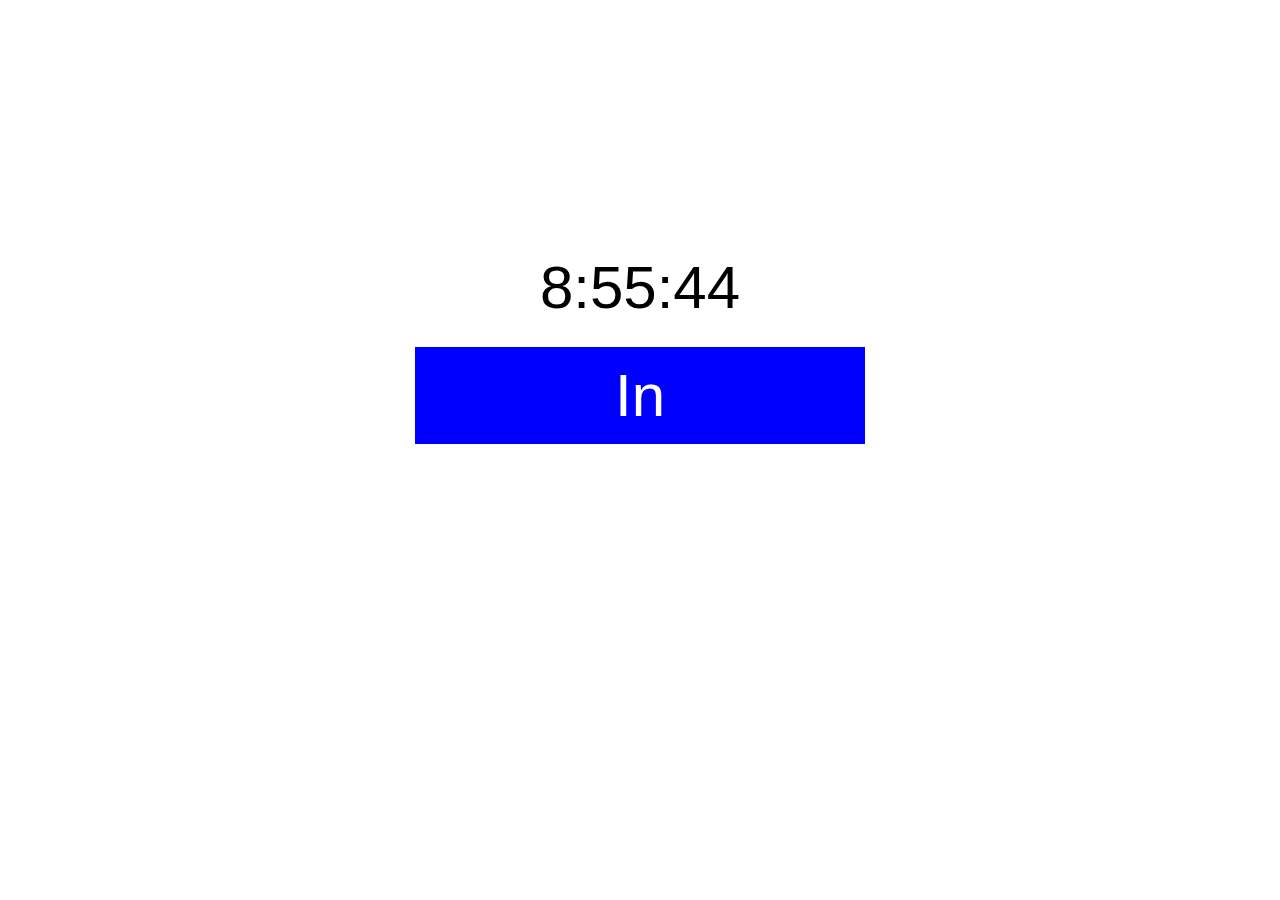
==== commit d8d8d5fe: "Add files via upload" ====
--- a/index.html
+++ b/index.html
@@ -1,231 +1,92 @@
 <!DOCTYPE html>
-<html lang="en">
-    <head>
-        <meta http-equiv="Content-Type" content="text/html; charset=utf-8" />
-        <meta name="viewport" content="width=device-width, initial-scale=1.0, maximum-scale=1.0, user-scalable=0" />
-        <meta name="HandheldFriendly" content="true" />
-        <link rel="stylesheet" href="style.css" />
-        <link href="https://fonts.googleapis.com/css?family=Anton" rel="stylesheet">
-        <title>PACED</title>
-        <script src="ifvisible.js"></script>
-        <script type="text/javascript">
+<html>
+<head>
+	<title>Casino</title>
+<style type="text/css">
 
-            function d(el){
-                return document.getElementById(el);
-            }
-            ifvisible.setIdleDuration(4);
+body {
+      /*background-image: url("time.jpg");*/
+      height: 100%;
+      background-position: top;
+      background-repeat: no-repeat;
+      background-size: cover;
 
-            ifvisible.idle(function(){
-                d("result2").innerHTML = "WAKE UP";
-                document.body.style.opacity = 0;
-                document.getElementById("player").playbackRate = 0.2;
-                clearInterval(interval);
-                
-                
+}
+
+ @font-face {
+  font-family: 'Monumental_Neon-Regular_web';
+  src: url('MonumentalNeon-Regular.otf'),
+  url('Monumental_Neon-Regular_web') format('woff2'),
+  url('Monumental_Neon-Regular_web') format('woff');
+  font-weight: normal;
+  font-style: normal;
+
+    }
+
+.box { 
+	display: flex;
+  	justify-content: center;
+  	align-items: center;
+  	margin-top: 20%;
+  	margin-bottom: 2%;
+}
 
 
-            });
+.box2 { 
+	display: flex;
+  	justify-content: center;
+  	align-items: center;
+}
 
-            ifvisible.wakeup(function(){
-                d("result2").innerHTML = "Move Mouse to Keep Site Alive";
-                document.body.style.opacity = 1;
-                document.getElementById("player").playbackRate = 1.5;
-                animate();
-                clearInterval(interval);   
-                interval = setInterval(animate,1000); 
-                var $divs = $('.flip-card');
-                for(var j, x, i = $divs.length; i; j = parseInt(Math.random() * i), x = $divs[--i], $divs[i] = $divs[j], $divs[j] = x);
-                $('body').append($divs);
+a {
+	background-color: blue;
+  	color: white;
+  	padding: 14px 25px;
+  	text-align: center;
+  	text-decoration: none;
+  	display: inline-block;
+  	width: 400px;
+  	font-size: 60px;
+  	font-family: 'Monumental_Neon-Regular_web','Helvetica', sans-serif;
+}
 
-            });
+a:hover, a:active {
+  background-color: white;
+  color: blue;  
+  border: 1px solid black;
+}
+
+#txt {
+	font-size: 60px;
+	font-family: 'Monumental_Neon-Regular_web','Helvetica', sans-serif;
+
+}
+
+</style>
+</head>
+<body>
+<div class="box"><div id="txt"></div></div>
+<div class="box2"><div><a href="index2.html">In</a></div></div>
+
+<body onload="startTime()">
 
 
-            setInterval(function(){
-                var info = ifvisible.getIdleInfo();
-                // Give 3% margin to stabilaze user output
-                if(info.timeLeftPer < 3){
-                info.timeLeftPer = 0;
-                    info.timeLeft = ifvisible.getIdleDuration();
-                }
-                d("seconds").innerHTML = parseInt(info.timeLeft / 1000), 10;
-            }, 100);
-
-
-
-        </script>
-        <script type="text/javascript" src="https://code.jquery.com/jquery-2.1.1.js"></script>
-        <script>
-
-            // IFTTT Slottt Machine by Jen Hamon
-            // jen@ifttt.com
-            // github.com/jhamon
-
-            var wordlist = [
-              'moments',
-              'are',
-              'the',
-              'elements',
-              'of',
-              'profit',
-              'moments',
-              'are',
-              'the',
-              'elements',
-              'of',
-              'profit',
-              'moments',
-              'are',
-              'the',
-              'elements',
-              'of',
-              'profit',
-              'moments',
-              'are',
-              'the',
-              'elements',
-              'of',
-              'profit',
-
-
-            ]
-
-            function buildSlotItem (text) {
-                return $('<div>').addClass('slottt-machine-recipe__item')
-                                 .text(text)
-            }
-
-            function buildSlotContents ($container, wordlist) {
-              $items = wordlist.map(buildSlotItem);
-              $container.append($items);
-            }
-
-              // hook start button
-              $('.go').on('click',function(){
-                var timer = 2;
-                spin(timer);
-              })
-
-            function popPushNItems ($container, n) {
-                $children = $container.find('.slottt-machine-recipe__item');
-                $children.slice(0, n).insertAfter($children.last());
-
-                if (n === $children.length) {
-                  popPushNItems($container, 1);
-                }
-            }
-
-            // After the slide animation is complete, we want to pop some items off
-            // the front of the container and push them onto the end. This is
-            // so the animation can slide upward infinitely without adding
-            // inifinte div elements inside the container.
-            function rotateContents ($container, n) {
-                setTimeout(function () {
-                  popPushNItems($container, n);
-                  $container.css({top: 0});
-                }, 300);    
-            }
-
-            function randomSlotttIndex(max) {
-              var randIndex = (Math.random() * max | 0);
-              return (randIndex > 10) ? randIndex : randomSlotttIndex(max);
-            }
-
-              
-              
-            function animate() {
-              var wordIndex = randomSlotttIndex(wordlist.length);
-              $wordbox.animate({top: -wordIndex*150}, 500, 'swing', function () {
-                rotateContents($wordbox, wordIndex);
-              });
-            }
-
-            $(function () {
-              $wordbox = $('#wordbox .slottt-machine-recipe__items_container');
-              buildSlotContents($wordbox, wordlist);  
-              buildSlotContents($wordbox, wordlist);  
-              buildSlotContents($wordbox, wordlist);  
-              buildSlotContents($wordbox, wordlist);
-              animate(); 
-              interval = setInterval(animate,2000);
-            }); 
-
-            var interval; 
-
-          var random = Math.floor(Math.random() * $('.flip-card').length);
-          $('.flip').hide().eq(random).show();
-
-          </script>
-
-    </head>
-    <body>
-          <div class="mobile">Move finger to keep site alive</div>
-          <div class="clear"><div class="box2"><div class="box">
-          <div id="result2">Move mouse to keep site alive</div>
-          <span class="label label-warning" id="seconds">00</span> Seconds to Closing</div>
-          <div class="slottt-machine-recipe">
-          <div class="slottt-machine-recipe__mask" id="wordbox">
-          <div class="slottt-machine-recipe__items_container recipe_if">
-          </div>
-          </div>
-          </div>
-          <div class="box3"> Credits</div>
-          </div>
-          </div>
-          </div>
-
-
-  <div class="flip-card">
-  <div class="flip-card-inner">
-    <div class="flip-card-front">
-      <img src="card2.gif" style="width:300px;height:500px;">
-    </div>
-    <div class="flip-card-back">
-      <p>Gambling appears to invert the nineteenth-century worker’s relationship to time, particularly its slow, monotonous passage, which was once principal to the worker’s estrangement from industrial production. In contrast to that outmoded principle, the gambler does not need to be managed or compelled to work more efficiently. She is at once an entrepreneur, a contractor, and a free agent. No need to punch in, the gambler is identified by facial recognition software embedded in state-of-the-art surveillance software, the sensors that read her MasterCard chip, or both. Her labor is not burdened by salary requirements, benefits, or any other contractual obligations. A ceaseless servant, she will never demand more than she is given. She will not organize, picket, or strike. The narratives that play through the gambler’s head as she is engaged in endless rounds of blackjack, poker, and baccarat are wholly incompatible with the tenets of dialectical materialism, even as, like the nineteenth-century worker, she is scarcely a beneficiary of her own labor. In truth, for this arrangement to endure, the gambler must convince herself that she has a standing chance (at last!) to partake in the surplus that she herself produces. There is nothing cruel or misguided about this arrangement because, after all, what other activities under the new system of labor and capital present an opportunity, albeit quantifiably narrow, to transcend one’s socioeconomic class?
-</p>
-    </div>
-  </div>
-</div>
-
-<div class="flip-card">
-  <div class="flip-card-inner">
-    <div class="flip-card-front">
-      <img src="card3.gif" style="width:300px;height:500px;">
-    </div>
-    <div class="flip-card-back">
-     <p>Marx wrote that a capitalist mode of production turns the "laborer into a fragment of a man, degrades him to the level of a machine." Digital capabilities take these fragmenting tendencies a step further: the machine player (who is, arguably, a contemporary proxy for the factory laborer) is not merely socially isolated and made into a fragment of a man but is removed from the palpable dimensions of his own body. </p>
-    </div>
-  </div>
-</div>
-
-
-<div class="flip-card">
-  <div class="flip-card-inner">
-    <div class="flip-card-front">
-      <img src="card4.gif" style="width:300px;height:500px;">
-    </div>
-    <div class="flip-card-back">
-      <p>Walter Benjamin has argued that "the countless movements of switching, inserting, pressing" that punctuate modern life and its technologies (intimately connected as they are with the autonomization and standard timing of industrial labor) alter the structure of human experience. "Thus technology has subjected the human sensorium to a complex kind of training," he wrote of traffic signals. In modernity, "the shock experience has become the norm". Perhaps today we have moved from shock to the zone, a state of absorption characterized by flow and continuity. The zone exemplifies traits of "postmodernity" as a number of cultural critics have outlined them: The zone is characterized by play rather than purpose, chance rather than design, absence and immersion rather than presence and perspective, the collapse of time and space (or "time-space compression"), the "waning of affect," the free-floating circulation of credit in market exchange.</p>
-    </div>
-  </div>
-</div>
-
-<div class="flip-card">
-  <div class="flip-card-inner">
-    <div class="flip-card-front">
-      <img src="card5.gif" style="width:300px;height:500px;">
-    </div>
-    <div class="flip-card-back">
-      <p>Yet the design tactics of game developers suggest that digital gambling technologies continue to exemplify the aims of modern discipline; the zone, no matter how "free-floating," remains in continuous relation with the material artifact of the gambling machine and its instrumental program of value extraction. Digital gambling machines, like their predecessors (and, indeed, like much of the technology at work in capitalist economies), aim to harness space and time to financially generative ends. In this sense, they are contemporary vehicles for the principle of general equivalence–the exchange ability or convertibility across time, body, labor, money, and commodities. The material I have presented suggests that technologies of the "digital age" are distinct not because they depart from this principle but because they radicalize it, accelerating the convertibility of time, body, labor, and money in the interest of profit, until all those categories vanish, as in AutoPlay. 
-      </p>
-    </div>
-  </div>
-</div>
-</div>
-</body>
-
-    
-
-    <iframe src="silence.mp3" allow="autoplay" id="audio" style="display:none"></iframe>
-    <audio id="player" autoplay controls><source src="caesar.mp3" type="audio/mp3"></audio></div>
+<script>
+function startTime() {
+  var today = new Date();
+  var h = today.getHours();
+  var m = today.getMinutes();
+  var s = today.getSeconds();
+  m = checkTime(m);
+  s = checkTime(s);
+  document.getElementById('txt').innerHTML =
+  h + ":" + m + ":" + s;
+  var t = setTimeout(startTime, 500);
+}
+function checkTime(i) {
+  if (i < 10) {i = "0" + i};  // add zero in front of numbers < 10
+  return i;
+}
+</script>
 </body>
 </html>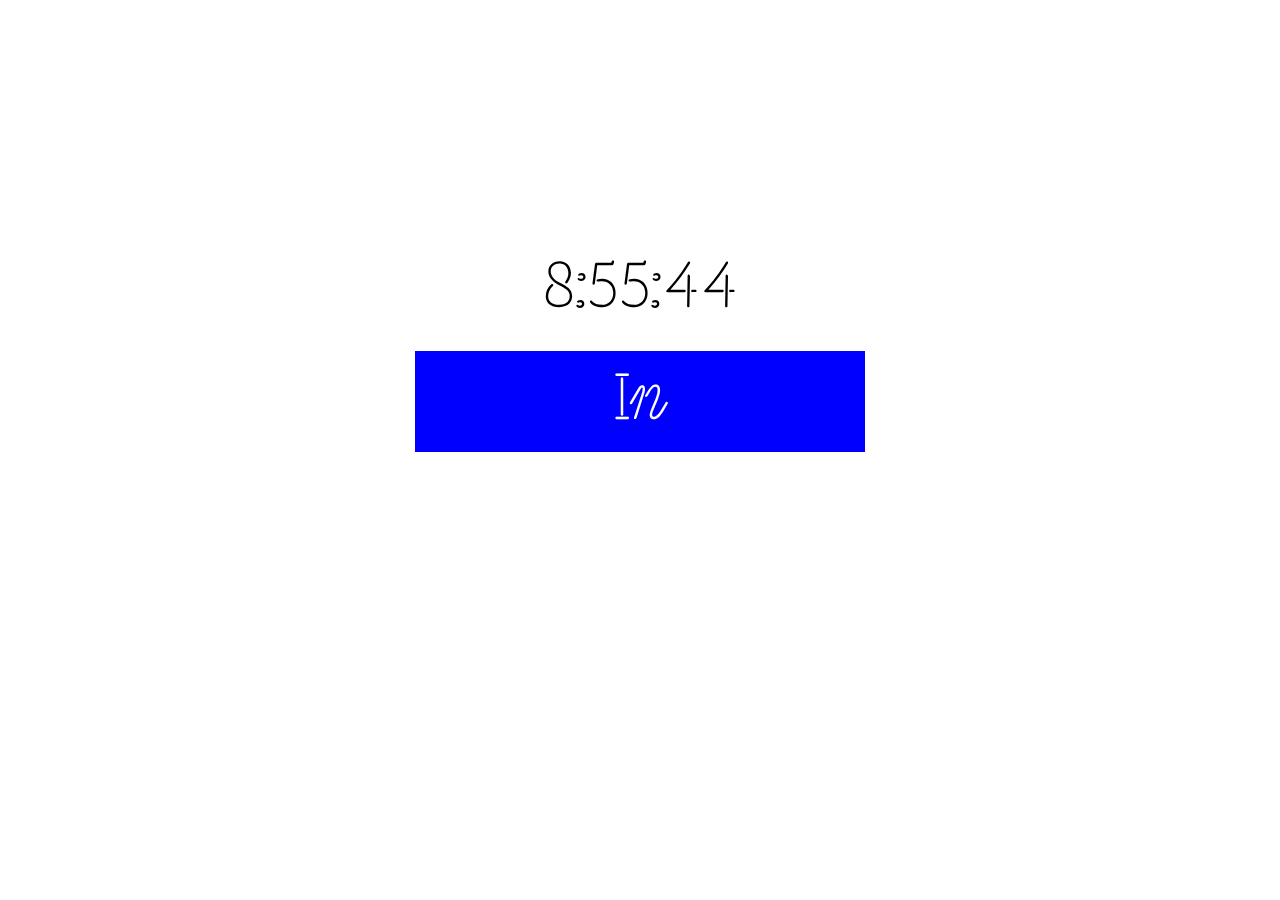
==== commit c3d72d36: "Add files via upload" ====
--- a/index.html
+++ b/index.html
@@ -66,7 +66,7 @@
 </head>
 <body>
 <div class="box"><div id="txt"></div></div>
-<div class="box2"><div><a href="index2.html">In</a></div></div>
+<div class="box2"><div><a href="play.html">In</a></div></div>
 
 <body onload="startTime()">
 
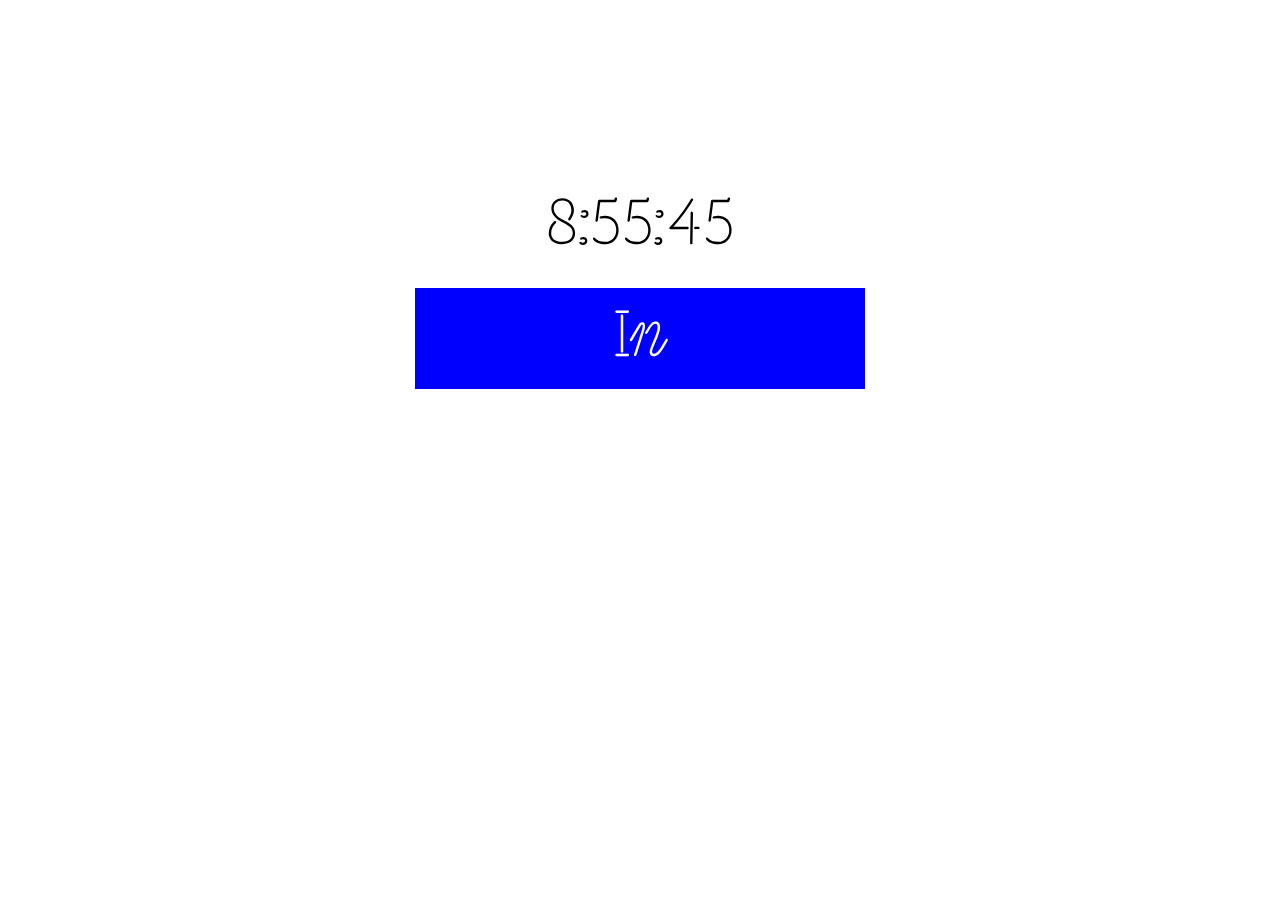
==== commit fa88a520: "Add files via upload" ====
--- a/index.html
+++ b/index.html
@@ -27,7 +27,7 @@
 	display: flex;
   	justify-content: center;
   	align-items: center;
-  	margin-top: 20%;
+  	margin-top: 15%;
   	margin-bottom: 2%;
 }
 
